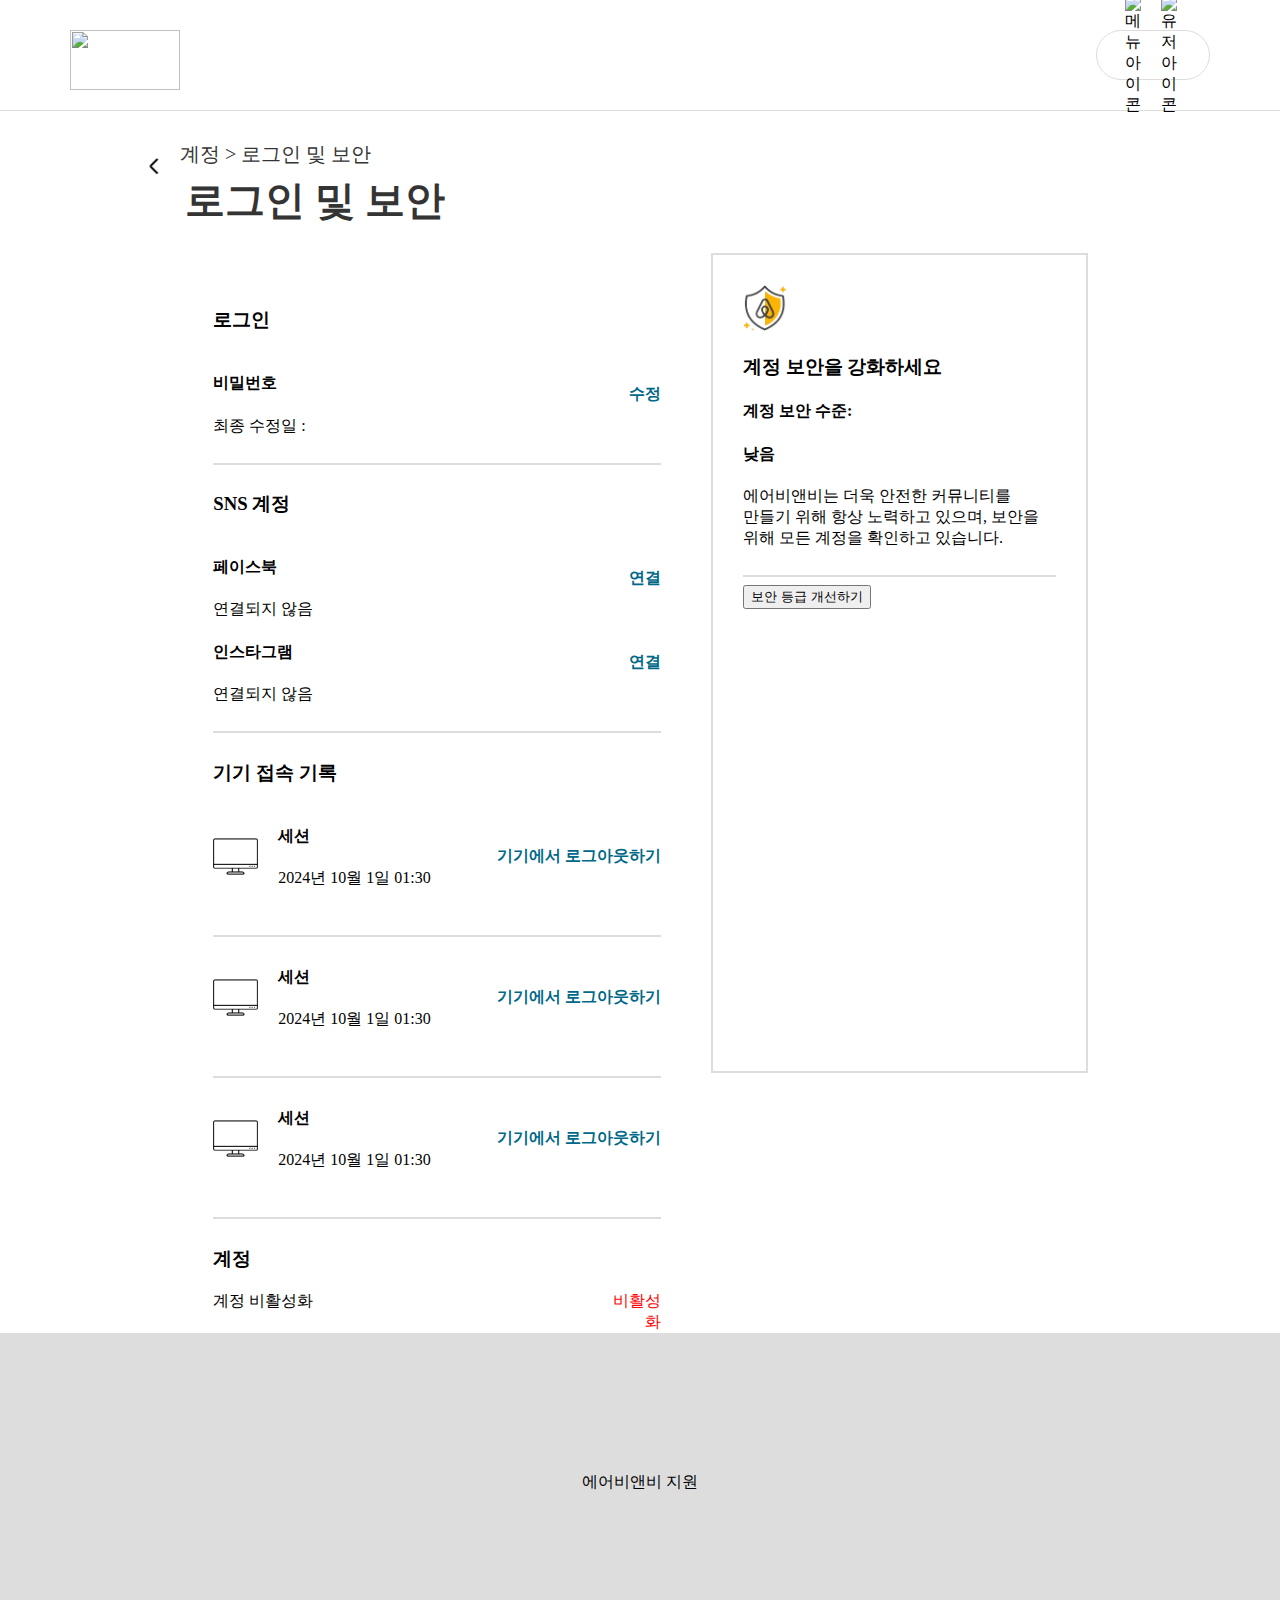
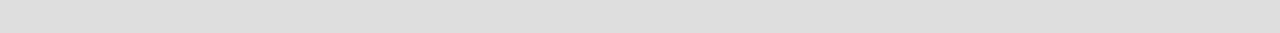
==== test/na/loginSecurityInfo.html @ c6536fd1 "html, css, js 추가  - 예약중  - 예약 완료  - 결제  - 개인정보 수정" ====
<!DOCTYPE html>
<html lang="en">
<head>
  <meta charset="UTF-8">
  <meta name="viewport" content="width=device-width, initial-scale=1.0">
  <title>로그인 및 보안</title>
  <link rel="stylesheet" href="./loginSecurityInfo.css">
  <script defer src="./m.js"></script>
</head>

<body>

 
  <header>
    <img id="img-logo" src="../resources/img/airbnb.png" alt="">
    <div class="header-right">
        <div id="profile-icon">
          <img id="menu-icon" width="16" src="../resources/img/menu.svg" alt="메뉴 아이콘">
          <img id="user-icon" width="30" src="../resources/img/profile.svg" alt="유저 아이콘">
      </div>
    </div>
  </header>

  <nav  id="navText">
    <div class="backImgBox"><img src="../resources/img/뒤로가기.png"></div>
    <span>계정  >  로그인 및 보안</span>
    <div><h1>로그인 및 보안</h1></div>
  </nav>

  <main>  
  <form action="">
  <section class="rsv_inner">
    <div class="updateMember">
      <div><h3>로그인</h3></div>
      <div class="updateMemberPwd">
   
          <div class="updateInner">
            <div id="pwd"><h4>비밀번호</h4></div>
            <div name="pwd"><span>최종 수정일 : </span></div>
          </div>
          <div class="update"><span class="updatePwd" role="button">수정</span></div>
        </div>
        <div><br><hr/></div>

        <div><h3>SNS 계정</h3></div>
        <div class="snsConnection">
          <div class="updateInner">
            <div id="pwd"><h4>페이스북</h4></div>
            <div name="pwd"><span>연결되지 않음</span></div>
          </div>
          <div class="update"><span class="updatePwd" role="button">연결</span></div>
        </div>

        <div class="snsConnection">
          <div class="updateInner">
            <div id="pwd"><h4>인스타그램</h4></div>
            <div name="pwd"><span>연결되지 않음</span></div>
          </div>
          <div class="update"><span class="updatePwd" role="button">연결</span></div>
        </div>

        <div><br><hr/></div>

        <div><h3>기기 접속 기록</h3></div>
        <div class="deviceConnection">
          <img src="../resources/img/monitor.png">
          <div class="updateInner">
            <div id="pwd"><h4>세션</h4></div>
            <div name="pwd"><span>2024년 10월 1일 01:30</span></div>
          </div>
          <div class="update"><span class="updatePwd" role="button">기기에서 로그아웃하기</span></div>
        </div>

        <div><br><hr/></div>

        <div class="deviceConnection">
          <img src="../resources/img/monitor.png">
          <div class="updateInner">
            <div id="pwd"><h4>세션</h4></div>
            <div name="pwd"><span>2024년 10월 1일 01:30</span></div>
          </div>
          <div class="update"><span class="updatePwd" role="button">기기에서 로그아웃하기</span></div>
        </div>

        <div><br><hr/></div>

        <div class="deviceConnection">
          <img src="../resources/img/monitor.png">
          <div class="updateInner">
            <div id="pwd"><h4>세션</h4></div>
            <div name="pwd"><span>2024년 10월 1일 01:30</span></div>
          </div>
          <div class="update"><span class="updatePwd" role="button">기기에서 로그아웃하기</span></div>
        </div>

        <div><br><hr/></div>

        <div><h3>계정</h3></div>
        <div class="acountQuit">
          <div class="updateInner">
            <div name="pwd"><span>계정 비활성화</span></div>
          </div>
          <div class="acountQuitBtn"><span class="acountQuitBtn" role="button">비활성화</span></div>
        </div>
    </section>
  </form>

      <aside class="asideBox">   
        <div class="asideText">
          <img src="../resources/img/로그인보안.png">
          <h3>계정 보안을 강화하세요</h3>
          <h4>계정 보안 수준:</h4>
          <h4>낮음</h4>
          <span>에어비앤비는 더욱 안전한 커뮤니티를 만들기 위해 항상 노력하고 있으며, 보안을 위해 모든 계정을 확인하고 있습니다.
          </span>
          <br><br><hr>
          <button>보안 등급 개선하기</button>
        </div>
      </aside>
</main>

<footer>
  <div>에어비앤비 지원</div>
</footer>

</body>
</html>
---- test/na/loginSecurityInfo.css ----
body{
  margin: 0;
}

hr{
  border: 0.5px solid rgb(221, 221, 221);
}

header{
  border-bottom: 1px solid rgb(221, 221, 221);
  height: 50px;
  padding-left: 25px;
  padding-top: 25px;

  display: flex;
  justify-content: space-between;
  padding: 30px 70px;
}

#img-logo{
  width: 110px;
  height: 60px;
}

.header-right{
  display: flex;
}

#introduce{
  padding: 20px 30px;
}

#profile-icon{
  border: 1px solid #DDDDDD;
  border-radius: 40px;
  display: flex;
  align-items: center;
  padding: 0 18px 0 18px;
}

#menu-icon{
  padding: 0 10px;
}

#user-icon{
  padding: 0 0 0 10px;
}

/*개인정보*/

#navText{
  padding-left: 130px;
  padding-right: 130px;
  padding-top: 30px;
  padding-bottom: 20px;
  font-size: 20px;

  display: grid;
  grid-template-columns: 0.1fr 2fr;
  color: #353434;
 
  & div > h1{
    margin: 5px;
  }
}

.backImgBox{
  grid-row: span 2;

  & img{
    place-items: center;
    width: 50px;
    cursor: pointer;
    &:hover{
      background-color: #f4f4f4;
      border-radius: 50px;
    }
  }
}


main{
  display: grid;
  grid-template-columns: 1fr 0.8fr;
}

/*정보수정*/
section{
  padding-left: 30%;
  padding-top: 5%;
}

.updateMember{
  display: grid;
}

.updateMember>div{
  width: 90%;
}

.updateMemberPwd, .snsConnection, .acountQuit{
  display:grid;
  grid-template-columns: 8fr 1fr;
  justify-content: space-between;

}

.deviceConnection{
  display:grid;
  grid-template-columns: 0.5fr 2fr 3fr;
  justify-content: space-between;

  & img{
    width: 45px;
    padding-top: 30px;
    padding-bottom: 30px;
    padding-right: 20px;
  }
}

.rsvInnerBox{
  padding: 10px;
}

.update{
  align-content: center;
  text-align: end;
}

.update>span{
  cursor: pointer;
  font-weight: bold;
  color: rgb(0, 104, 136);
}

.acountQuitBtn{
  align-content: center;
  text-align: end;
  cursor: pointer;
  color: rgb(255, 0, 0);
}


/*aside*/

aside{  
  height: 100%;
  padding-left: 80px;
  padding-right: 10%;
}

.asideBox{
  width: 55%;
  height: 70%;
  border: 2px solid rgb(221, 221, 221);
  padding: 30px;

  display: grid;

  & img{
    width: 45px;
  }

  & div{
    width: 100%;
    height: 100%;
  }
}

.asideText{
  word-break: keep-all;
}

footer{
  color: black;
  background-color: #DDDDDD;
  display: flex;
  align-items: center;
  justify-content: center;
  height: 300px;
}

/*popup*/
.popup_layer {position:fixed;top:0;left:0;z-index: 10000; width: 100%;
 height: 100%; background-color: rgba(0, 0, 0, 0.4); }
/*팝업 박스*/
.popup_box{position: relative;top:50%;left:50%; overflow: auto; 
  height: 450px; width:550px;transform:translate(-50%, -50%);
  z-index:1002;box-sizing:border-box;background:#fff;
  box-shadow: 2px 5px 10px 0px rgba(0,0,0,0.35);
  -webkit-box-shadow: 2px 5px 10px 0px rgba(0,0,0,0.35);
  -moz-box-shadow: 2px 5px 10px 0px rgba(0,0,0,0.35);
  border-radius: 10px;}
/*컨텐츠 영역*/
.popup_box .popup_cont {padding:20px;line-height:1.4rem;font-size:14px; }
.popup_box .popup_cont h2 {padding:15px 0;color:#333;margin:0;}
.popup_box .popup_cont p{border-top: 1px solid #666;padding-top: 30px;}
/*오버레이 뒷배경*/
.popup_overlay{position:fixed;top:0px;right:0;left:0;bottom:0;z-index:1001;;background:rgba(0,0,0,0.5);}
/*popup*/

/*환불 팝업창*/

#closeImg{
  width: 50px;
  &:hover{
    background-color: rgb(221, 221, 221);
    border-radius: 50px;
  }
}
.returnPopup{
  border-bottom: 1px solid rgb(221, 221, 221);
  padding: 10px ;
  padding-top: 0px;
}

.refundInformation{
  display: grid;
  grid-template-columns: 1fr 3fr;
  font-size: 16px;
  border-bottom: 1px solid rgb(221, 221, 221);
}
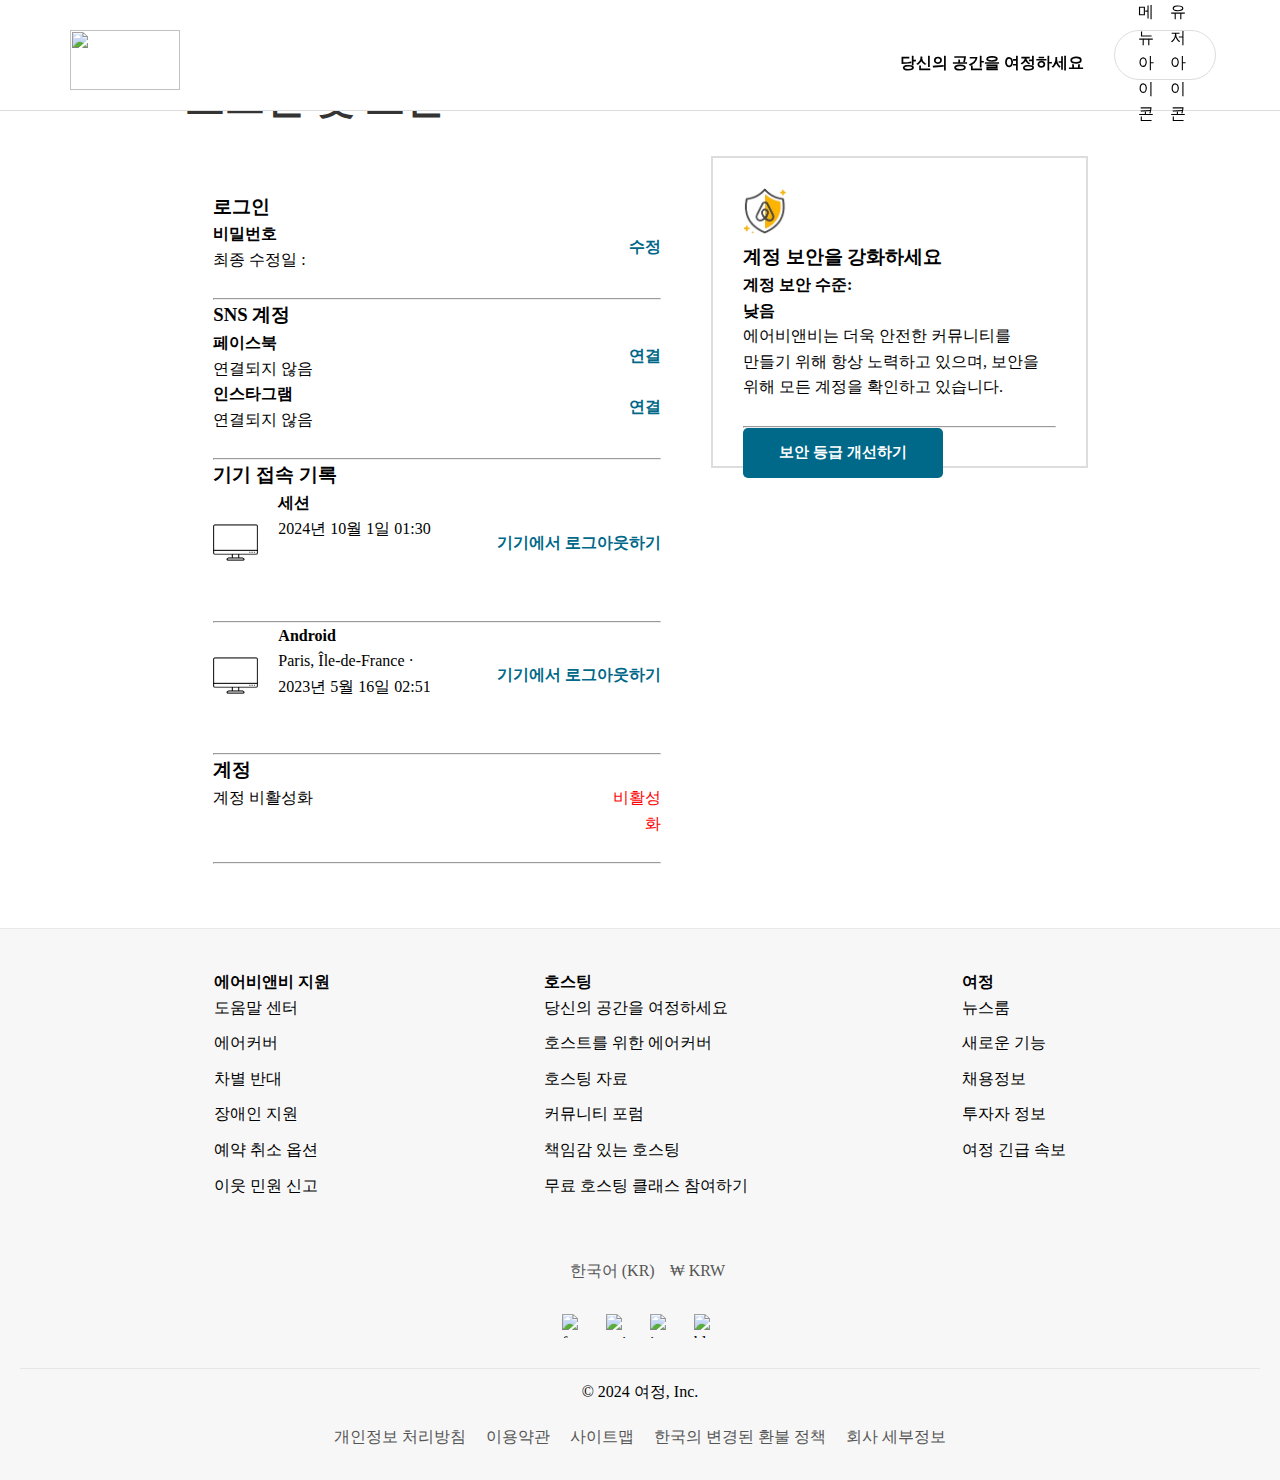
==== commit bd935aa0: "- html 헤더, 푸터 적용" ====
--- a/test/na/loginSecurityInfo.html
+++ b/test/na/loginSecurityInfo.html
@@ -1,5 +1,6 @@
 <!DOCTYPE html>
 <html lang="en">
+
 <head>
   <meta charset="UTF-8">
   <meta name="viewport" content="width=device-width, initial-scale=1.0">
@@ -10,118 +11,194 @@
 
 <body>
 
- 
+
   <header>
     <img id="img-logo" src="../resources/img/airbnb.png" alt="">
     <div class="header-right">
-        <div id="profile-icon">
-          <img id="menu-icon" width="16" src="../resources/img/menu.svg" alt="메뉴 아이콘">
-          <img id="user-icon" width="30" src="../resources/img/profile.svg" alt="유저 아이콘">
+      <div id="introduce">당신의 공간을 여정하세요</div>
+      <div id="profile-icon" onclick="showAccountContent()">
+        <img id="menu-icon" width="16" src="../resources/img/menu.svg" alt="메뉴 아이콘">
+        <img id="user-icon" width="30" src="../resources/img/profile.svg" alt="유저 아이콘">
       </div>
     </div>
   </header>
 
-  <nav  id="navText">
+  <nav id="navText">
     <div class="backImgBox"><img src="../resources/img/뒤로가기.png"></div>
-    <span>계정  >  로그인 및 보안</span>
-    <div><h1>로그인 및 보안</h1></div>
+    <span>계정 > 로그인 및 보안</span>
+    <div>
+      <h1>로그인 및 보안</h1>
+    </div>
   </nav>
 
-  <main>  
-  <form action="">
-  <section class="rsv_inner">
-    <div class="updateMember">
-      <div><h3>로그인</h3></div>
-      <div class="updateMemberPwd">
-   
-          <div class="updateInner">
-            <div id="pwd"><h4>비밀번호</h4></div>
-            <div name="pwd"><span>최종 수정일 : </span></div>
-          </div>
-          <div class="update"><span class="updatePwd" role="button">수정</span></div>
-        </div>
-        <div><br><hr/></div>
-
-        <div><h3>SNS 계정</h3></div>
-        <div class="snsConnection">
-          <div class="updateInner">
-            <div id="pwd"><h4>페이스북</h4></div>
-            <div name="pwd"><span>연결되지 않음</span></div>
-          </div>
-          <div class="update"><span class="updatePwd" role="button">연결</span></div>
-        </div>
-
-        <div class="snsConnection">
-          <div class="updateInner">
-            <div id="pwd"><h4>인스타그램</h4></div>
-            <div name="pwd"><span>연결되지 않음</span></div>
-          </div>
-          <div class="update"><span class="updatePwd" role="button">연결</span></div>
-        </div>
-
-        <div><br><hr/></div>
-
-        <div><h3>기기 접속 기록</h3></div>
-        <div class="deviceConnection">
-          <img src="../resources/img/monitor.png">
-          <div class="updateInner">
-            <div id="pwd"><h4>세션</h4></div>
-            <div name="pwd"><span>2024년 10월 1일 01:30</span></div>
-          </div>
-          <div class="update"><span class="updatePwd" role="button">기기에서 로그아웃하기</span></div>
-        </div>
-
-        <div><br><hr/></div>
-
-        <div class="deviceConnection">
-          <img src="../resources/img/monitor.png">
-          <div class="updateInner">
-            <div id="pwd"><h4>세션</h4></div>
-            <div name="pwd"><span>2024년 10월 1일 01:30</span></div>
-          </div>
-          <div class="update"><span class="updatePwd" role="button">기기에서 로그아웃하기</span></div>
-        </div>
-
-        <div><br><hr/></div>
-
-        <div class="deviceConnection">
-          <img src="../resources/img/monitor.png">
-          <div class="updateInner">
-            <div id="pwd"><h4>세션</h4></div>
-            <div name="pwd"><span>2024년 10월 1일 01:30</span></div>
-          </div>
-          <div class="update"><span class="updatePwd" role="button">기기에서 로그아웃하기</span></div>
-        </div>
-
-        <div><br><hr/></div>
-
-        <div><h3>계정</h3></div>
-        <div class="acountQuit">
-          <div class="updateInner">
-            <div name="pwd"><span>계정 비활성화</span></div>
-          </div>
-          <div class="acountQuitBtn"><span class="acountQuitBtn" role="button">비활성화</span></div>
-        </div>
-    </section>
-  </form>
-
-      <aside class="asideBox">   
-        <div class="asideText">
-          <img src="../resources/img/로그인보안.png">
-          <h3>계정 보안을 강화하세요</h3>
-          <h4>계정 보안 수준:</h4>
-          <h4>낮음</h4>
-          <span>에어비앤비는 더욱 안전한 커뮤니티를 만들기 위해 항상 노력하고 있으며, 보안을 위해 모든 계정을 확인하고 있습니다.
-          </span>
-          <br><br><hr>
-          <button>보안 등급 개선하기</button>
-        </div>
-      </aside>
-</main>
-
-<footer>
-  <div>에어비앤비 지원</div>
-</footer>
+  <main>
+    <form action="">
+      <section class="rsv_inner">
+        <div class="updateMember">
+          <div>
+            <h3>로그인</h3>
+          </div>
+          <div class="updateMemberPwd">
+
+            <div class="updateInner">
+              <div id="pwd">
+                <h4>비밀번호</h4>
+              </div>
+              <div name="pwd"><span>최종 수정일 : </span></div>
+            </div>
+            <div class="update"><span class="updatePwd" role="button">수정</span></div>
+          </div>
+          <div><br>
+            <hr />
+          </div>
+
+          <div>
+            <h3>SNS 계정</h3>
+          </div>
+          <div class="snsConnection">
+            <div class="updateInner">
+              <div id="pwd">
+                <h4>페이스북</h4>
+              </div>
+              <div name="pwd"><span>연결되지 않음</span></div>
+            </div>
+            <div class="update"><span class="updatePwd" role="button">연결</span></div>
+          </div>
+
+          <div class="snsConnection">
+            <div class="updateInner">
+              <div id="pwd">
+                <h4>인스타그램</h4>
+              </div>
+              <div name="pwd"><span>연결되지 않음</span></div>
+            </div>
+            <div class="update"><span class="updatePwd" role="button">연결</span></div>
+          </div>
+
+          <div><br>
+            <hr />
+          </div>
+
+          <div>
+            <h3>기기 접속 기록</h3>
+          </div>
+          <div class="deviceConnection">
+            <img src="../resources/img/monitor.png">
+            <div class="updateInner">
+              <div id="pwd">
+                <h4>세션</h4>
+              </div>
+              <div name="pwd"><span>2024년 10월 1일 01:30</span></div>
+            </div>
+            <div class="update"><span class="updatePwd" role="button">기기에서 로그아웃하기</span></div>
+          </div>
+
+          <div><br>
+            <hr />
+          </div>
+
+          <div class="deviceConnection">
+            <img src="../resources/img/monitor.png">
+            <div class="updateInner">
+              <div id="pwd">
+                <h4>Android</h4>
+              </div>
+              <div name="pwd"><span>Paris, Île-de-France · 2023년 5월 16일 02:51</span></div>
+            </div>
+            <div class="update"><span class="updatePwd" role="button">기기에서 로그아웃하기</span></div>
+          </div>
+
+          <div><br>
+            <hr />
+          </div>
+
+          <div>
+            <h3>계정</h3>
+          </div>
+          <div class="acountQuit">
+            <div class="updateInner">
+              <div name="pwd"><span>계정 비활성화</span></div>
+            </div>
+            <div class="acountQuitBtn"><span class="acountQuitBtn" role="button">비활성화</span></div>
+          </div>
+          <div><br>
+            <hr />
+          </div>
+      </section>
+    </form>
+
+    <aside class="asideBox">
+      <div class="asideText">
+        <img src="../resources/img/로그인보안.png">
+        <h3>계정 보안을 강화하세요</h3>
+        <h4>계정 보안 수준:</h4>
+        <h4>낮음</h4>
+        <span>에어비앤비는 더욱 안전한 커뮤니티를 만들기 위해 항상 노력하고 있으며, 보안을 위해 모든 계정을 확인하고 있습니다.
+        </span>
+        <br><br>
+        <hr>
+        <button class="securityLevelUp">보안 등급 개선하기</button>
+      </div>
+    </aside>
+  </main>
+
+  <footer class="footer">
+    <div class="footer-content">
+      <div class="footer-column">
+        <h4>에어비앤비 지원</h4>
+        <ul>
+          <li><a href="https://www.airbnb.co.kr/help">도움말 센터</a></li>
+          <li><a href="https://www.airbnb.co.kr/help/article/3218">에어커버</a></li>
+          <li><a href="https://www.airbnb.co.kr/against-discrimination">차별 반대</a></li>
+          <li><a href="https://www.airbnb.co.kr/accessibility">장애인 지원</a></li>
+          <li><a href="https://www.airbnb.co.kr/help/article/2701">예약 취소 옵션</a></li>
+          <li><a href="https://www.airbnb.co.kr/help/article/3290">이웃 민원 신고</a></li>
+        </ul>
+      </div>
+      <div class="footer-column">
+        <h4>호스팅</h4>
+        <ul>
+          <li><a href="https://www.airbnb.co.kr/host/homes?from_footer=1">당신의 공간을 여정하세요</a></li>
+          <li><a href="https://www.airbnb.co.kr/host/homes?from_footer=1">호스트를 위한 에어커버</a></li>
+          <li><a href="https://www.airbnb.co.kr/resources/hosting-homes">호스팅 자료</a></li>
+          <li><a href="https://community.withairbnb.com/t5/custom/page/page-id/CommunityCenterNotFound">커뮤니티 포럼</a></li>
+          <li><a href="https://www.airbnb.co.kr/help/article/1387">책임감 있는 호스팅</a></li>
+          <li><a href="https://www.airbnb.co.kr/ambassadors/joinaclass">무료 호스팅 클래스 참여하기</a></li>
+        </ul>
+      </div>
+      <div class="footer-column">
+        <h4>여정</h4>
+        <ul>
+          <li><a href="https://news.airbnb.com/">뉴스룸</a></li>
+          <li><a href="https://www.airbnb.co.kr/release">새로운 기능</a></li>
+          <li><a href="https://careers.airbnb.com/">채용정보</a></li>
+          <li><a href="https://investors.airbnb.com/home/default.aspx">투자자 정보</a></li>
+          <li><a href="https://ko.airbnb.org/?_set_bev_on_new_domain=1715824984_ZWY5ZmRiZjk5MTg0">여정 긴급 속보</a></li>
+        </ul>
+      </div>
+    </div>
+    <div class="footer-language">
+      <span>한국어 (KR)</span>
+      <span>₩ KRW</span>
+    </div>
+    <div class="footer-sns">
+      <img src="../resources/img//facebook.png" alt="facebook">
+      <img src="../resources/img/twitter.png" alt="twitter">
+      <img src="../resources/img/instagram.png" alt="instagram">
+      <img src="../resources/img/blog.png" alt="blog">
+    </div>
+    <div class="footer-bottom">
+      <span>© 2024 여정, Inc.</span>
+      <div class="footer-link">
+        <a href="">개인정보 처리방침</a>
+        <a href="">이용약관</a>
+        <a href="">사이트맵</a>
+        <a href="">한국의 변경된 환불 정책</a>
+        <a href="">회사 세부정보</a>
+      </div>
+    </div>
+  </footer>
 
 </body>
-</html>
+
+</html>--- a/test/na/loginSecurityInfo.css
+++ b/test/na/loginSecurityInfo.css
@@ -1,9 +1,11 @@
-body{
+/* header */
+* {
   margin: 0;
-}
-
-hr{
-  border: 0.5px solid rgb(221, 221, 221);
+  padding: 0;
+}
+
+body {
+  line-height: 1.6;
 }
 
 header{
@@ -15,6 +17,13 @@
   display: flex;
   justify-content: space-between;
   padding: 30px 70px;
+
+  /* 추가한 부분 */
+  position: fixed; 
+  top: 0; 
+  width: 95%;
+  background-color: white; 
+  z-index: 4; 
 }
 
 #img-logo{
@@ -28,6 +37,7 @@
 
 #introduce{
   padding: 20px 30px;
+  font-weight:bolder;
 }
 
 #profile-icon{
@@ -35,18 +45,22 @@
   border-radius: 40px;
   display: flex;
   align-items: center;
-  padding: 0 18px 0 18px;
+  /* 테두리 안 */
+  padding: 0 15px 0 15px;
+  /* 테두리 밖 */
+  margin-right: 70px;
 }
 
 #menu-icon{
-  padding: 0 10px;
+  padding: 0 8px;
 }
 
 #user-icon{
-  padding: 0 0 0 10px;
-}
-
-/*개인정보*/
+  padding: 0 0 0 8px;
+}
+/* --------------------------- */
+
+/*로그인 및 보안*/
 
 #navText{
   padding-left: 130px;
@@ -82,9 +96,10 @@
 main{
   display: grid;
   grid-template-columns: 1fr 0.8fr;
-}
-
-/*정보수정*/
+  padding-bottom: 5%;
+}
+
+/*비밀번호 수정*/
 section{
   padding-left: 30%;
   padding-top: 5%;
@@ -151,7 +166,7 @@
 
 .asideBox{
   width: 55%;
-  height: 70%;
+  height: 35%;
   border: 2px solid rgb(221, 221, 221);
   padding: 30px;
 
@@ -171,52 +186,105 @@
   word-break: keep-all;
 }
 
-footer{
-  color: black;
-  background-color: #DDDDDD;
+.securityLevelUp{
+
+  width: 200px;
+  height: 50px;
+  background-color: rgb(0, 104, 136);
+  color: white;
+  border: none;
+  border-radius: 5px;
+  
+  font-size: 15px;
+  font-weight: bold;
+  cursor: pointer;
+
+}
+
+/* ---------footer--------- */
+.footer {
+  background-color: #f7f7f7;
+  padding: 20px;
+  border-top: 1px solid #e9e7e7;
+}
+
+.footer-content {
+  display: flex;
+  justify-content: space-evenly;
+  flex-wrap: wrap;
+  margin-bottom: 30px;
+}
+
+.footer-column {
+  margin: 20px;
+}
+
+.footer-column h4 {
+  font-weight: bold;
+}
+
+.footer-column ul {
+  list-style: none;
+  padding: 0;
+  cursor: pointer;
+}
+
+.footer-column ul li {
+  margin-bottom: 10px;
+}
+
+.footer-column ul li a{
+  text-decoration: none; 
+  color: inherit; 
+}
+
+.footer-bottom {
+  display: flex;
+  flex-direction: column;
+  align-items: center;
+  border-top: 1px solid #e7e7e7;
+  padding-top: 10px;
+}
+
+.footer-bottom span {
+  margin-bottom: 10px;
+}
+
+.footer-link{
+  display: flex;
+  flex-wrap: wrap;
+  justify-content: center;
+}
+
+.footer-bottom a {
+  margin: 10px;
+  color: #555;
+  text-decoration: none;
+}
+
+.footer-language {
   display: flex;
   align-items: center;
   justify-content: center;
-  height: 300px;
-}
-
-/*popup*/
-.popup_layer {position:fixed;top:0;left:0;z-index: 10000; width: 100%;
- height: 100%; background-color: rgba(0, 0, 0, 0.4); }
-/*팝업 박스*/
-.popup_box{position: relative;top:50%;left:50%; overflow: auto; 
-  height: 450px; width:550px;transform:translate(-50%, -50%);
-  z-index:1002;box-sizing:border-box;background:#fff;
-  box-shadow: 2px 5px 10px 0px rgba(0,0,0,0.35);
-  -webkit-box-shadow: 2px 5px 10px 0px rgba(0,0,0,0.35);
-  -moz-box-shadow: 2px 5px 10px 0px rgba(0,0,0,0.35);
-  border-radius: 10px;}
-/*컨텐츠 영역*/
-.popup_box .popup_cont {padding:20px;line-height:1.4rem;font-size:14px; }
-.popup_box .popup_cont h2 {padding:15px 0;color:#333;margin:0;}
-.popup_box .popup_cont p{border-top: 1px solid #666;padding-top: 30px;}
-/*오버레이 뒷배경*/
-.popup_overlay{position:fixed;top:0px;right:0;left:0;bottom:0;z-index:1001;;background:rgba(0,0,0,0.5);}
-/*popup*/
-
-/*환불 팝업창*/
-
-#closeImg{
-  width: 50px;
-  &:hover{
-    background-color: rgb(221, 221, 221);
-    border-radius: 50px;
-  }
-}
-.returnPopup{
-  border-bottom: 1px solid rgb(221, 221, 221);
-  padding: 10px ;
-  padding-top: 0px;
-}
-
-.refundInformation{
-  display: grid;
-  grid-template-columns: 1fr 3fr;
-  font-size: 16px;
-  border-bottom: 1px solid rgb(221, 221, 221);
-}
+  padding-bottom: 30px;
+}
+
+.footer-language span {
+  margin-left: 15px;
+  color: #555;
+}
+
+.footer-sns {
+  display: flex;
+  justify-content: center;
+  padding-bottom: 30px;
+  cursor: pointer;
+}
+
+.footer-sns img {
+  width: 24px;
+  height: 24px;
+  margin: 0 10px;
+}
+/* ---------------------- */
+
